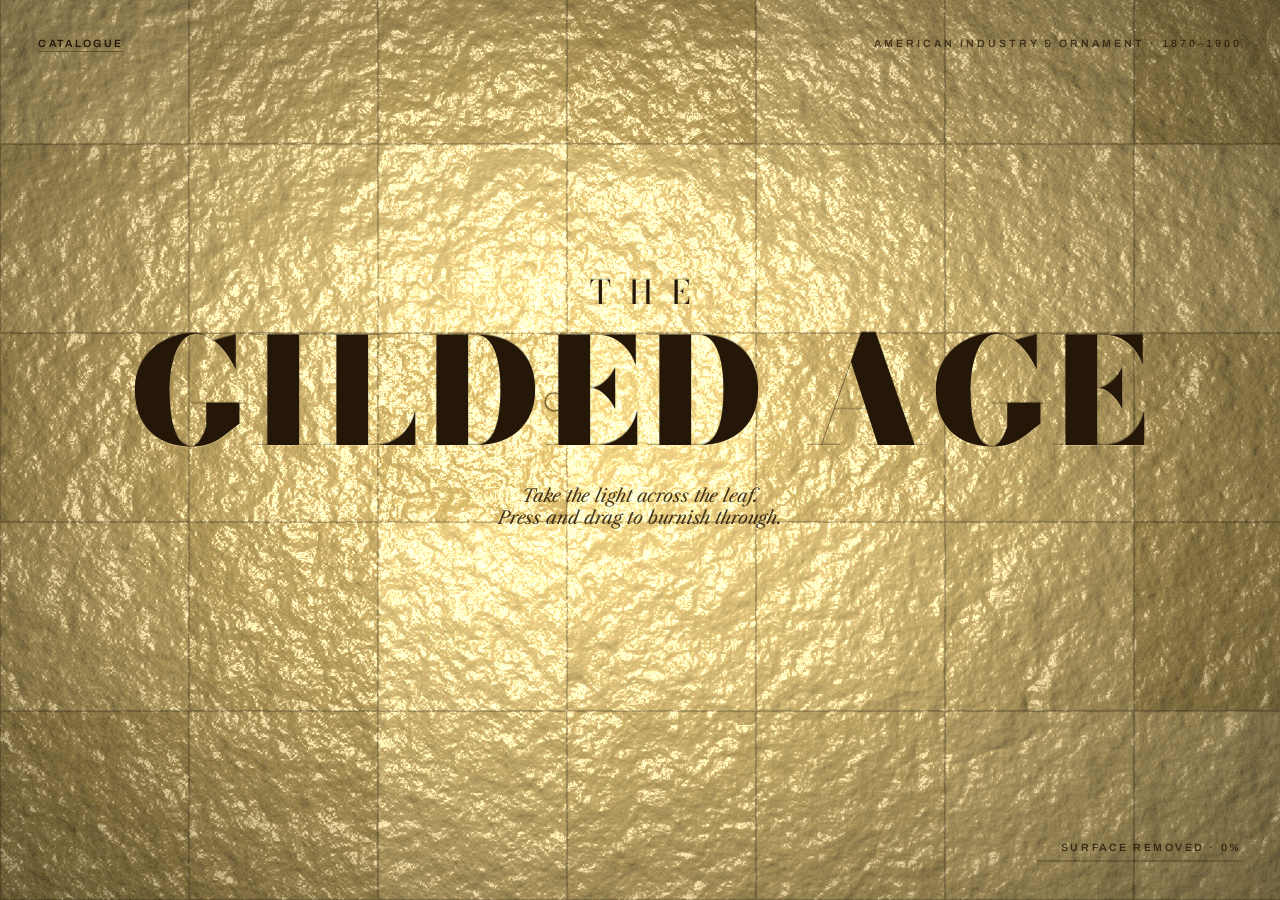
==== exhibits/gilded-age/index.html @ e80d7155 "Add exhibit No. 001: The Gilded Age Procedural gold leaf rendered in a WebGL2 fragment shader: fbm c" ====
<!doctype html>
<html lang="en">
<head>
<meta charset="utf-8" />
<meta name="viewport" content="width=device-width, initial-scale=1" />
<meta name="color-scheme" content="dark" />
<title>The Gilded Age</title>
<meta name="description" content="Procedural gold leaf you can burnish through to the iron beneath. WebGL2, no libraries." />
<link rel="icon" href="data:image/svg+xml,%3Csvg xmlns='http://www.w3.org/2000/svg' viewBox='0 0 32 32'%3E%3Crect width='32' height='32' fill='%23d9a850'/%3E%3C/svg%3E" />

<link rel="preconnect" href="https://fonts.googleapis.com" />
<link rel="preconnect" href="https://fonts.gstatic.com" crossorigin />
<link href="https://fonts.googleapis.com/css2?family=Bodoni+Moda:opsz,wght@6..96,400;6..96,700;6..96,900&family=Libre+Caslon+Text:ital@0;1&family=Archivo:wght@500;600&display=swap" rel="stylesheet" />

<style>
  :root {
    --gold: #d9a850;
    --gold-deep: #8a6420;
    --iron: #0e0b09;
    --bone: #e8ddc8;
    --ink: #241708;
  }

  * { box-sizing: border-box; }

  html, body {
    height: 100%;
    margin: 0;
    overflow: hidden;
    background: var(--iron);
    font-family: "Libre Caslon Text", Georgia, serif;
    color: var(--ink);
  }

  canvas { display: block; }

  #foil, #flakes {
    position: fixed;
    inset: 0;
    width: 100%;
    height: 100%;
  }

  #foil { touch-action: none; cursor: none; }
  #flakes { pointer-events: none; }

  .stage-copy {
    position: fixed;
    inset: 0;
    pointer-events: none;
    display: grid;
    grid-template-rows: auto 1fr auto;
    padding: clamp(1.25rem, 3vw, 2.5rem);
  }

  /* ── Header ── */
  .plate-top {
    display: flex;
    justify-content: space-between;
    align-items: baseline;
    gap: 1rem;
  }

  .back {
    pointer-events: auto;
    font-family: "Archivo", sans-serif;
    font-size: 0.66rem;
    font-weight: 600;
    letter-spacing: 0.22em;
    text-transform: uppercase;
    color: var(--ink);
    text-decoration: none;
    border-bottom: 1px solid rgb(36 23 8 / 0.4);
    padding-bottom: 2px;
  }
  .back:hover, .back:focus-visible { border-bottom-color: var(--ink); }
  .back:focus-visible { outline: 2px solid var(--ink); outline-offset: 3px; }

  .era {
    font-family: "Archivo", sans-serif;
    font-size: 0.66rem;
    font-weight: 600;
    letter-spacing: 0.28em;
    text-transform: uppercase;
    color: rgb(36 23 8 / 0.75);
  }

  /* ── Center: the stamped title ── */
  .center {
    display: grid;
    place-content: center;
    justify-items: center;
    text-align: center;
  }

  h1 {
    margin: 0;
    font-family: "Bodoni Moda", Didot, serif;
    font-optical-sizing: auto;
    font-weight: 900;
    font-size: clamp(3rem, 11.5vw, 9.5rem);
    line-height: 0.92;
    letter-spacing: 0.015em;
    text-transform: uppercase;
    color: var(--ink);
    /* debossed into the leaf */
    text-shadow:
      0 1px 0 rgb(255 236 180 / 0.35),
      0 -1px 1px rgb(0 0 0 / 0.45);
  }
  h1 .the {
    display: block;
    font-size: 0.22em;
    font-weight: 400;
    letter-spacing: 0.55em;
    margin-bottom: 0.5em;
    text-indent: 0.55em; /* balance tracking */
  }

  .lede {
    margin: 1.4em 0 0;
    font-style: italic;
    font-size: clamp(0.95rem, 1.4vw, 1.15rem);
    color: rgb(36 23 8 / 0.85);
    max-width: 36ch;
    transition: opacity 1.2s ease;
  }

  /* ── Footer: plaque + meter ── */
  .plate-bottom {
    display: flex;
    justify-content: space-between;
    align-items: flex-end;
    gap: 2rem;
  }

  .plaque {
    max-width: 44ch;
    font-size: clamp(0.85rem, 1.3vw, 1.05rem);
    line-height: 1.55;
    color: var(--bone);
    opacity: 0;
    transition: opacity 1.6s ease;
    text-shadow: 0 1px 3px rgb(0 0 0 / 0.7), 0 0 22px rgb(0 0 0 / 0.55);
  }
  .plaque em { font-style: italic; }
  .plaque .attrib {
    display: block;
    margin-top: 0.6em;
    font-family: "Archivo", sans-serif;
    font-style: normal;
    font-size: 0.64rem;
    font-weight: 600;
    letter-spacing: 0.24em;
    text-transform: uppercase;
    color: rgb(232 221 200 / 0.6);
  }

  .meter {
    text-align: right;
    font-family: "Archivo", sans-serif;
    font-size: 0.66rem;
    font-weight: 600;
    letter-spacing: 0.24em;
    text-transform: uppercase;
    color: rgb(36 23 8 / 0.8);
    flex: none;
  }
  .meter .bar {
    width: clamp(110px, 16vw, 220px);
    height: 2px;
    margin-top: 0.6em;
    background: rgb(36 23 8 / 0.25);
    position: relative;
  }
  .meter .bar i {
    position: absolute;
    inset: 0 auto 0 0;
    width: 0%;
    background: var(--ink);
    transition: width 0.5s ease;
  }

  /* Finale: once enough leaf is gone, the argument lands. The verdict
     takes the lede's place, and the ink turns bone: the lettering only
     ever made sense on gold. */
  .verdict {
    position: fixed;
    left: 50%;
    top: 66%;
    transform: translateX(-50%);
    font-style: italic;
    font-size: clamp(1rem, 1.8vw, 1.4rem);
    color: var(--bone);
    opacity: 0;
    transition: opacity 2.4s ease 0.8s;
    pointer-events: none;
    text-align: center;
    width: max-content;
    max-width: 90vw;
    text-shadow: 0 1px 3px rgb(0 0 0 / 0.7), 0 0 22px rgb(0 0 0 / 0.55);
  }

  h1, .era, .back, .meter { transition: color 1.8s ease; }
  .meter .bar i { transition: width 0.5s ease, background 1.8s ease; }

  body.revealed .plaque { opacity: 1; }
  body.finale .verdict { opacity: 1; }
  body.finale .lede { opacity: 0; }
  body.finale h1 {
    color: var(--bone);
    text-shadow: 0 1px 2px rgb(0 0 0 / 0.6);
  }
  body.finale .era, body.finale .back, body.finale .meter { color: var(--bone); }
  body.finale .back { border-bottom-color: rgb(232 221 200 / 0.5); }
  body.finale .meter .bar i { background: var(--bone); }

  .fallback {
    position: fixed;
    inset: 0;
    display: none;
    place-content: center;
    text-align: center;
    padding: 2rem;
    background: linear-gradient(160deg, #caa14a, #8a6420 70%);
    color: var(--ink);
  }
  body.no-webgl .fallback { display: grid; }
  body.no-webgl #foil, body.no-webgl #flakes { display: none; }

  @media (max-width: 700px) {
    .plate-bottom { flex-direction: column; align-items: flex-start; }
    .meter { text-align: left; }
    .plaque { max-width: 100%; }
  }

  @media (prefers-reduced-motion: reduce) {
    .plaque, .meter .bar i, .verdict, .lede, h1, .era, .back, .meter {
      transition: none;
    }
  }
</style>
</head>
<body>

<canvas id="foil" aria-label="A wall of gold leaf. Press and drag to burnish through the gold to the iron beneath." role="img"></canvas>
<canvas id="flakes" aria-hidden="true"></canvas>

<div class="stage-copy">
  <header class="plate-top">
    <a class="back" href="../../">Catalogue</a>
    <span class="era">American industry &amp; ornament · 1870&ndash;1900</span>
  </header>

  <div class="center">
    <h1><span class="the">The</span>Gilded Age</h1>
    <p class="lede" id="lede">Take the light across the leaf.<br />Press and drag to burnish through.</p>
  </div>

  <footer class="plate-bottom">
    <p class="plaque" id="plaque">
      <em>&ldquo;What is the chief end of man? &mdash; to get rich. In what way?
      &mdash; dishonestly if we can; honestly if we must.&rdquo;</em>
      <span class="attrib">Mark Twain, The Revised Catechism, 1871</span>
    </p>
    <div class="meter">
      <span id="meter-label">Surface removed &middot; 0%</span>
      <div class="bar"><i id="meter-fill"></i></div>
    </div>
  </footer>
</div>

<p class="verdict">Gilded, not golden. The iron was always underneath.</p>

<div class="fallback">
  <p>This exhibit needs WebGL2, which this browser has disabled.<br />
  The piece is a wall of gold leaf you burnish through to the iron beneath.</p>
</div>

<script>
(() => {
  "use strict";

  const foil = document.getElementById("foil");
  const gl = foil.getContext("webgl2", { antialias: false });
  if (!gl) { document.body.classList.add("no-webgl"); return; }

  const reduceMotion = matchMedia("(prefers-reduced-motion: reduce)").matches;
  const DPR = Math.min(devicePixelRatio || 1, 2);

  /* ── Shaders ─────────────────────────────────────────────── */
  const VERT = `#version 300 es
  void main() {
    vec2 p = vec2((gl_VertexID << 1) & 2, gl_VertexID & 2);
    gl_Position = vec4(p * 2.0 - 1.0, 0.0, 1.0);
  }`;

  const FRAG = `#version 300 es
  precision highp float;
  uniform vec2  uRes;
  uniform float uTime;
  uniform vec3  uLight;    /* xy in pixels, z = height */
  uniform sampler2D uDamage;
  uniform float uMotion;   /* 0 = reduced motion */
  out vec4 frag;

  float hash21(vec2 p) {
    p = fract(p * vec2(234.34, 435.345));
    p += dot(p, p + 34.23);
    return fract(p.x * p.y);
  }
  float vnoise(vec2 p) {
    vec2 i = floor(p), f = fract(p);
    vec2 u = f * f * (3.0 - 2.0 * f);
    return mix(
      mix(hash21(i), hash21(i + vec2(1, 0)), u.x),
      mix(hash21(i + vec2(0, 1)), hash21(i + vec2(1, 1)), u.x), u.y);
  }
  float fbm(vec2 p) {
    float v = 0.0, a = 0.5;
    for (int i = 0; i < 5; i++) {
      v += a * vnoise(p);
      p = p * 2.03 + vec2(17.3, 9.1);
      a *= 0.5;
    }
    return v;
  }

  /* Height of the crinkled leaf at point p (aspect-normalized). */
  float leafHeight(vec2 p, float cid, float seam) {
    float crease = abs(fbm(p * 6.0 + cid * 13.0) - 0.5) * 2.0; /* ridged folds */
    float crinkle = fbm(p * 28.0 + cid * 7.0);
    float grain = fbm(p * 90.0);
    return crease * 0.55 + crinkle * 0.3 + grain * 0.15 - (1.0 - seam) * 0.8;
  }

  void main() {
    vec2 uv = gl_FragCoord.xy / uRes;
    vec2 p = gl_FragCoord.xy / uRes.y;

    /* Leaf laid in sheets */
    float leaf = 0.21;
    vec2 cell = floor(p / leaf);
    float cid = hash21(cell);
    vec2 lp = fract(p / leaf);
    float e0 = 0.010;
    float seam = smoothstep(0.0, e0, lp.x) * smoothstep(0.0, e0, lp.y)
               * smoothstep(0.0, e0, 1.0 - lp.x) * smoothstep(0.0, e0, 1.0 - lp.y);

    /* Normal from height field */
    float eps = 1.6 / uRes.y;
    float h  = leafHeight(p, cid, seam);
    float hx = leafHeight(p + vec2(eps, 0.0), cid, seam);
    float hy = leafHeight(p + vec2(0.0, eps), cid, seam);
    vec3 n = normalize(vec3((h - hx) / eps * 0.028, (h - hy) / eps * 0.028, 1.0));

    /* Raking light from the pointer */
    vec3 lpos = vec3(uLight.xy / uRes.y, uLight.z);
    vec3 surf = vec3(p, 0.0);
    vec3 L = normalize(lpos - surf);
    float dist = length(lpos.xy - p);
    float atten = 1.0 / (1.0 + dist * dist * 2.4);
    float diff = max(dot(n, L), 0.0);
    vec3 H = normalize(L + vec3(0.0, 0.0, 1.0));
    float spec = pow(max(dot(n, H), 0.0), 60.0);

    /* Gold, varying sheet to sheet */
    vec3 goldA = vec3(0.62, 0.44, 0.13);
    vec3 goldB = vec3(0.85, 0.64, 0.24);
    vec3 base = mix(goldA, goldB, cid);
    base *= 0.9 + 0.25 * fbm(p * 2.2);            /* patina drift */
    vec3 col = base * (0.2 + 1.05 * diff * atten)
             + vec3(1.0, 0.9, 0.62) * spec * atten * 1.15;
    col *= mix(0.5, 1.0, seam);                    /* dark seams */

    /* Burnished-through damage. The soft painted mask is re-thresholded
       against high-frequency noise so the leaf tears ragged, not airbrushed. */
    float d = texture(uDamage, vec2(uv.x, 1.0 - uv.y)).r;
    float rag = (fbm(p * 46.0) - 0.5) * 0.42;
    float tear = smoothstep(0.30, 0.40, d + rag);
    float rim = smoothstep(0.24, 0.33, d + rag) * (1.0 - smoothstep(0.36, 0.52, d + rag));

    float soot = fbm(p * 9.0);
    vec3 iron = mix(vec3(0.030, 0.024, 0.020), vec3(0.095, 0.075, 0.060), soot);
    /* faint riveted plate seams in the iron */
    float plate = smoothstep(0.0, 0.02, abs(fract(p.y * 3.4) - 0.5) - 0.012);
    iron *= mix(0.55, 1.0, plate);
    iron *= 0.45 + 0.75 * diff * atten;            /* iron catches a little light */

    col = mix(col, iron, tear);
    col += vec3(0.42, 0.19, 0.08) * rim;           /* curled, scorched tear edge */
    col += vec3(1.0, 0.85, 0.5) * rim * spec * atten * 2.0; /* edge catches light */

    /* Vignette + grain */
    float vig = smoothstep(1.25, 0.35, length(uv - 0.5) * 1.6);
    col *= 0.55 + 0.45 * vig;
    float g = hash21(gl_FragCoord.xy + fract(uTime) * 61.7 * uMotion);
    col += (g - 0.5) * 0.028;

    frag = vec4(pow(max(col, 0.0), vec3(0.4545)), 1.0);
  }`;

  function compile(type, src) {
    const s = gl.createShader(type);
    gl.shaderSource(s, src);
    gl.compileShader(s);
    if (!gl.getShaderParameter(s, gl.COMPILE_STATUS))
      throw new Error(gl.getShaderInfoLog(s));
    return s;
  }
  const prog = gl.createProgram();
  gl.attachShader(prog, compile(gl.VERTEX_SHADER, VERT));
  gl.attachShader(prog, compile(gl.FRAGMENT_SHADER, FRAG));
  gl.linkProgram(prog);
  if (!gl.getProgramParameter(prog, gl.LINK_STATUS))
    throw new Error(gl.getProgramInfoLog(prog));
  gl.useProgram(prog);

  const U = (name) => gl.getUniformLocation(prog, name);
  const uRes = U("uRes"), uTime = U("uTime"), uLight = U("uLight"),
        uDamage = U("uDamage"), uMotion = U("uMotion");
  gl.uniform1f(uMotion, reduceMotion ? 0 : 1);

  /* ── Damage mask: a 2D canvas painted with the pointer ───── */
  const mask = document.createElement("canvas");
  const mctx = mask.getContext("2d", { willReadFrequently: false });
  const tex = gl.createTexture();
  gl.activeTexture(gl.TEXTURE0);
  gl.bindTexture(gl.TEXTURE_2D, tex);
  gl.texParameteri(gl.TEXTURE_2D, gl.TEXTURE_MIN_FILTER, gl.LINEAR);
  gl.texParameteri(gl.TEXTURE_2D, gl.TEXTURE_MAG_FILTER, gl.LINEAR);
  gl.texParameteri(gl.TEXTURE_2D, gl.TEXTURE_WRAP_S, gl.CLAMP_TO_EDGE);
  gl.texParameteri(gl.TEXTURE_2D, gl.TEXTURE_WRAP_T, gl.CLAMP_TO_EDGE);
  gl.uniform1i(uDamage, 0);
  let maskDirty = true;

  /* ── Flake debris layer ──────────────────────────────────── */
  const flakesCanvas = document.getElementById("flakes");
  const fctx = flakesCanvas.getContext("2d");
  const flakes = [];
  const GOLDS = ["#d9a850", "#b98a33", "#8a6420", "#e9c979"];

  function spawnFlakes(x, y, n) {
    if (reduceMotion) return;
    for (let i = 0; i < n && flakes.length < 420; i++) {
      const a = Math.random() * Math.PI * 2;
      const sp = 40 + Math.random() * 220;
      flakes.push({
        x, y,
        vx: Math.cos(a) * sp,
        vy: Math.sin(a) * sp - 120,
        rot: Math.random() * Math.PI,
        vr: (Math.random() - 0.5) * 9,
        w: 2 + Math.random() * 6,
        h: 1.5 + Math.random() * 4,
        life: 0.9 + Math.random() * 0.9,
        t: 0,
        c: GOLDS[(Math.random() * GOLDS.length) | 0],
      });
    }
  }

  /* ── Pointer: light + burnishing ─────────────────────────── */
  const light = { x: innerWidth * 0.62, y: innerHeight * 0.3 };
  const target = { x: light.x, y: light.y };
  let pressing = false;
  let lastActive = 0;
  let lastPaint = null;

  function paint(x, y) {
    const mx = (x / innerWidth) * mask.width;
    const my = (y / innerHeight) * mask.height;
    const r = mask.width * 0.035;
    const grd = mctx.createRadialGradient(mx, my, 0, mx, my, r);
    grd.addColorStop(0, "rgba(255,255,255,0.5)");
    grd.addColorStop(1, "rgba(255,255,255,0)");
    mctx.fillStyle = grd;
    mctx.beginPath();
    mctx.arc(mx, my, r, 0, Math.PI * 2);
    mctx.fill();
    maskDirty = true;
    if (!lastPaint || Math.hypot(x - lastPaint.x, y - lastPaint.y) > 14) {
      spawnFlakes(x, y, 7);
      lastPaint = { x, y };
    }
  }

  foil.addEventListener("pointerdown", (e) => {
    pressing = true;
    foil.setPointerCapture(e.pointerId);
    paint(e.clientX, e.clientY);
  });
  foil.addEventListener("pointermove", (e) => {
    target.x = e.clientX;
    target.y = e.clientY;
    lastActive = performance.now();
    if (pressing) paint(e.clientX, e.clientY);
  });
  foil.addEventListener("pointerup", () => { pressing = false; lastPaint = null; });
  foil.addEventListener("pointercancel", () => { pressing = false; lastPaint = null; });

  /* ── Reveal accounting ───────────────────────────────────── */
  const probe = document.createElement("canvas");
  probe.width = 48; probe.height = 27;
  const pctx = probe.getContext("2d", { willReadFrequently: true });
  const meterLabel = document.getElementById("meter-label");
  const meterFill = document.getElementById("meter-fill");
  let reveal = 0;

  setInterval(() => {
    if (!maskDirty && reveal > 0) return;
    pctx.drawImage(mask, 0, 0, probe.width, probe.height);
    const px = pctx.getImageData(0, 0, probe.width, probe.height).data;
    let torn = 0;
    for (let i = 0; i < px.length; i += 4) if (px[i] > 88) torn++;
    reveal = torn / (px.length / 4);
    const pct = Math.round(reveal * 100);
    meterLabel.textContent = `Surface removed · ${pct}%`;
    meterFill.style.width = `${pct}%`;
    if (reveal > 0.05) document.body.classList.add("revealed");
    if (reveal > 0.45) document.body.classList.add("finale");
  }, 500);

  /* ── Sizing ──────────────────────────────────────────────── */
  function resize() {
    foil.width = innerWidth * DPR;
    foil.height = innerHeight * DPR;
    flakesCanvas.width = innerWidth * DPR;
    flakesCanvas.height = innerHeight * DPR;
    fctx.setTransform(DPR, 0, 0, DPR, 0, 0);
    /* Preserve damage across resize */
    const keep = mask.width ? mask : null;
    const old = keep && document.createElement("canvas");
    if (keep) {
      old.width = mask.width; old.height = mask.height;
      old.getContext("2d").drawImage(mask, 0, 0);
    }
    mask.width = Math.round(innerWidth / 2);
    mask.height = Math.round(innerHeight / 2);
    mctx.fillStyle = "#000";
    mctx.fillRect(0, 0, mask.width, mask.height);
    if (keep) mctx.drawImage(old, 0, 0, mask.width, mask.height);
    maskDirty = true;
    gl.viewport(0, 0, foil.width, foil.height);
  }
  addEventListener("resize", resize);
  resize();

  /* ── Frame loop ──────────────────────────────────────────── */
  function frame(tms) {
    const t = tms / 1000;

    /* Idle: the light strolls the room */
    if (!reduceMotion && tms - lastActive > 3500) {
      target.x = innerWidth * (0.5 + 0.36 * Math.cos(t * 0.21));
      target.y = innerHeight * (0.42 + 0.3 * Math.sin(t * 0.16));
    }
    light.x += (target.x - light.x) * 0.07;
    light.y += (target.y - light.y) * 0.07;

    if (maskDirty) {
      gl.texImage2D(gl.TEXTURE_2D, 0, gl.LUMINANCE, gl.LUMINANCE,
                    gl.UNSIGNED_BYTE, mask);
      maskDirty = false;
    }

    gl.uniform2f(uRes, foil.width, foil.height);
    gl.uniform1f(uTime, t);
    gl.uniform3f(uLight, light.x * DPR, (innerHeight - light.y) * DPR, 0.55);
    gl.drawArrays(gl.TRIANGLES, 0, 3);

    /* Flakes + burnisher cursor */
    fctx.clearRect(0, 0, innerWidth, innerHeight);
    const dt = 1 / 60;
    for (let i = flakes.length - 1; i >= 0; i--) {
      const f = flakes[i];
      f.t += dt;
      if (f.t > f.life) { flakes.splice(i, 1); continue; }
      f.vy += 780 * dt;
      f.vx *= 0.985;
      f.x += f.vx * dt;
      f.y += f.vy * dt;
      f.rot += f.vr * dt;
      fctx.save();
      fctx.translate(f.x, f.y);
      fctx.rotate(f.rot);
      fctx.globalAlpha = 1 - f.t / f.life;
      fctx.fillStyle = f.c;
      fctx.fillRect(-f.w / 2, -f.h / 2, f.w, f.h);
      fctx.restore();
    }
    if (matchMedia("(pointer: fine)").matches) {
      fctx.beginPath();
      fctx.arc(light.x, light.y, pressing ? 14 : 9, 0, Math.PI * 2);
      fctx.strokeStyle = pressing ? "rgba(36,23,8,0.9)" : "rgba(36,23,8,0.55)";
      fctx.lineWidth = 1.5;
      fctx.stroke();
    }

    requestAnimationFrame(frame);
  }
  requestAnimationFrame(frame);
})();
</script>
</body>
</html>
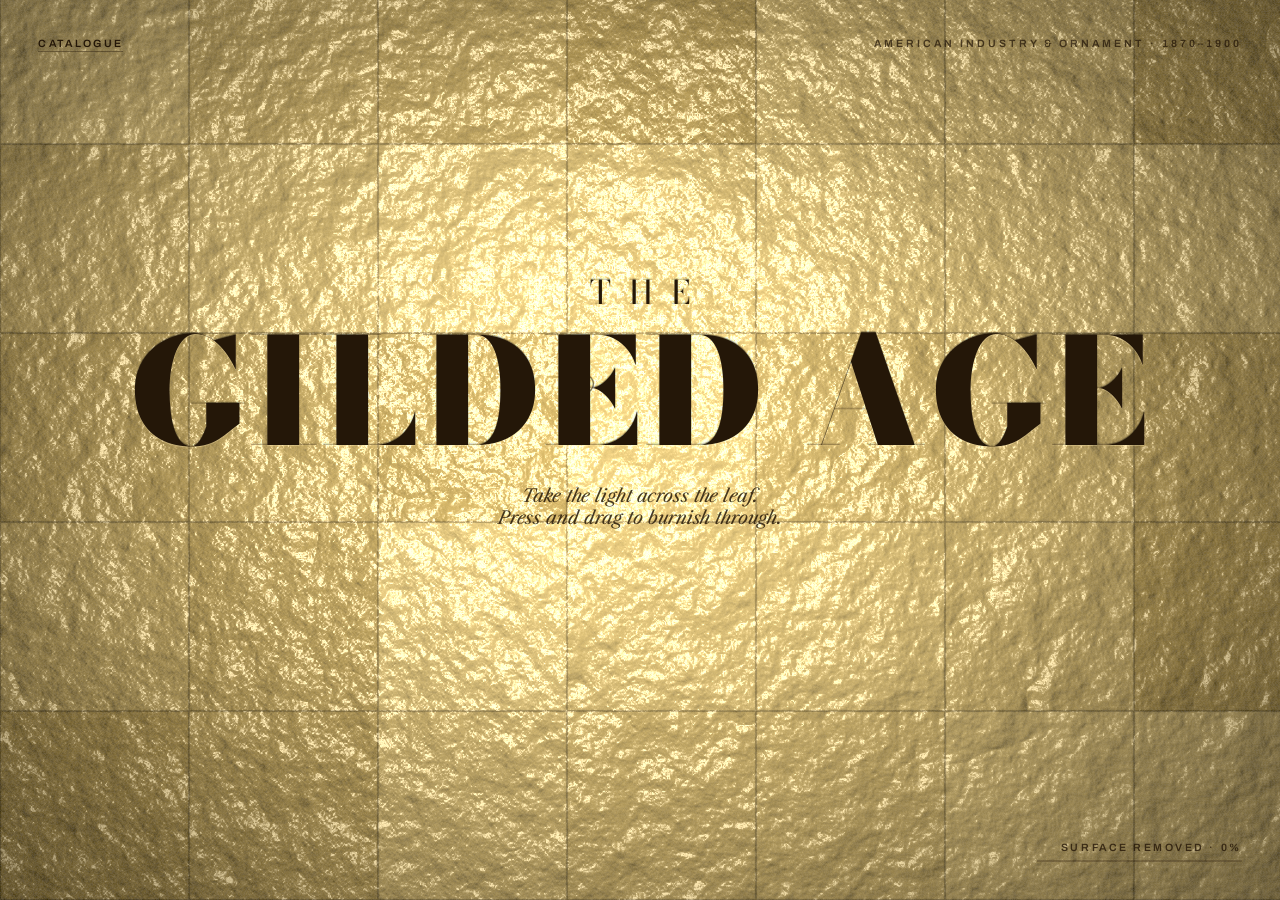
==== commit 4e2169fb: "Fix hub self-nesting from exhibit links, document exhibit 001 The exhibit's catalogue link navigated" ====
--- a/exhibits/gilded-age/index.html
+++ b/exhibits/gilded-age/index.html
@@ -248,7 +248,7 @@
 
 <div class="stage-copy">
   <header class="plate-top">
-    <a class="back" href="../../">Catalogue</a>
+    <a class="back" href="../../" target="_top">Catalogue</a>
     <span class="era">American industry &amp; ornament · 1870&ndash;1900</span>
   </header>
 
